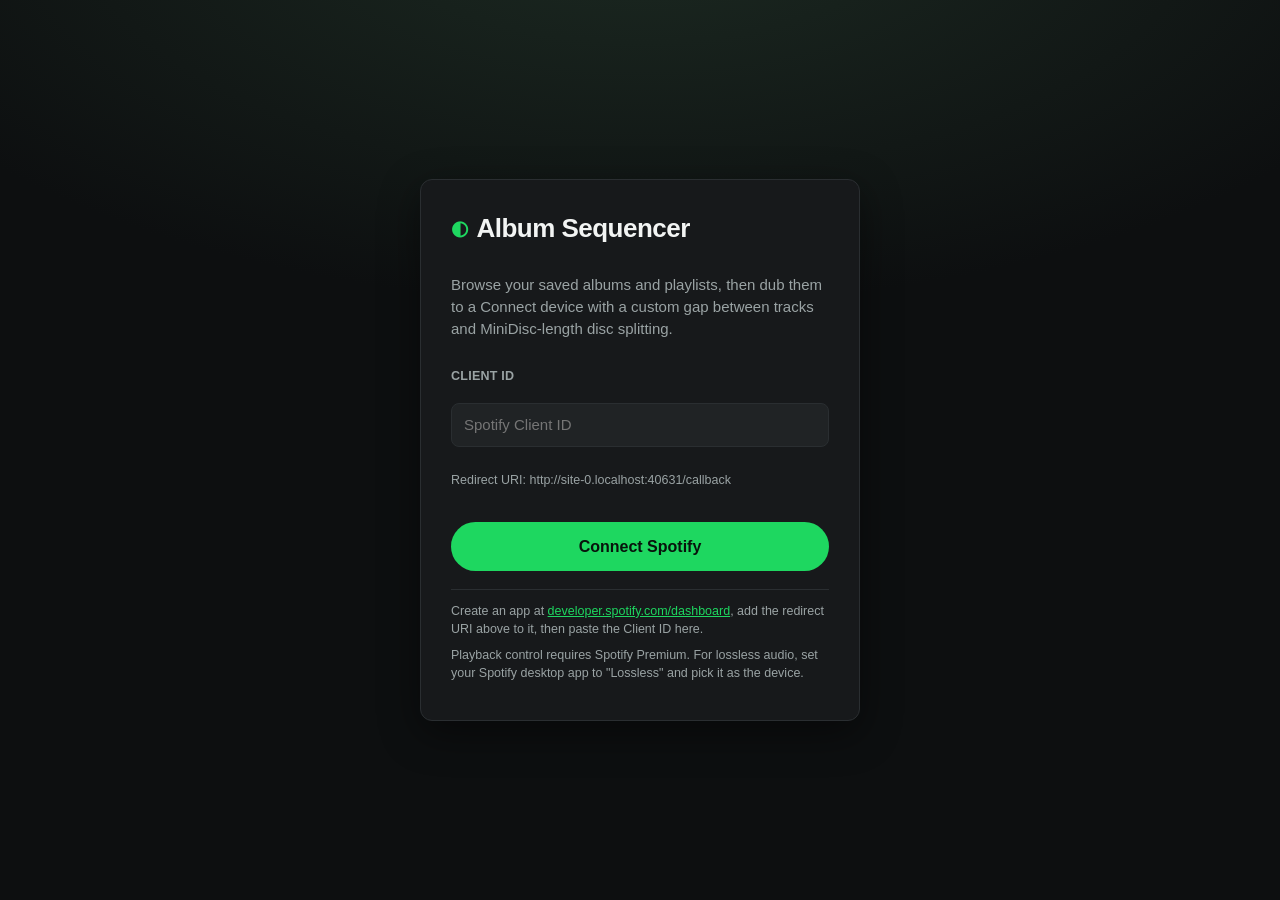
==== projects/album-sequencer/index.html @ 4b43d5a0 "Updates" ====
<!doctype html>
<html lang="en">
  <head>
    <meta charset="UTF-8" />
    <meta name="viewport" content="width=device-width, initial-scale=1.0" />
    <title>Album Sequencer · Spotify</title>
    <meta
      name="description"
      content="Browse your Spotify albums and play them with a configurable gap between tracks."
    />
    <script type="module" crossorigin src="/projects/album-sequencer/assets/index-BQniezSX.js"></script>
    <link rel="stylesheet" crossorigin href="/projects/album-sequencer/assets/index-9dKBYM7g.css">
  </head>
  <body>
    <div id="app"></div>
  </body>
</html>
---- projects/album-sequencer/assets/index-9dKBYM7g.css ----
:root{--bg:#0d0f10;--bg-elev:#17191b;--bg-elev-2:#202325;--line:#2a2e31;--text:#f2f4f3;--muted:#9aa3a4;--accent:#1ed760;--accent-press:#1bc154;--interval:#f4b740;--danger:#ff6b6b;--radius:12px;--shadow:0 12px 40px #00000073;--lightningcss-light: ;--lightningcss-dark:initial;color-scheme:dark}*{box-sizing:border-box}[hidden]{display:none!important}html,body{height:100%;margin:0}body{background:radial-gradient(120% 80% at 50% -10%, #1c2a22 0%, var(--bg) 55%) fixed;color:var(--text);-webkit-font-smoothing:antialiased;font-family:-apple-system,BlinkMacSystemFont,Segoe UI,Roboto,Helvetica,Arial,sans-serif;font-size:15px;line-height:1.45}#app{flex-direction:column;min-height:100%;display:flex}a{color:var(--accent)}.muted{color:var(--muted)}.small{font-size:12.5px}.btn{font:inherit;cursor:pointer;color:var(--text);white-space:nowrap;background:0 0;border:1px solid #0000;border-radius:999px;padding:8px 16px;transition:transform 60ms,background .15s,border-color .15s,opacity .15s}.btn:active{transform:scale(.96)}.btn:disabled{opacity:.4;cursor:not-allowed}.btn-primary{background:var(--accent);color:#08130c;font-weight:700}.btn-primary:hover:not(:disabled){background:var(--accent-press)}.btn-ghost{background:var(--bg-elev-2);border-color:var(--line)}.btn-ghost:hover:not(:disabled){background:#262a2d;border-color:#3c4145}.btn-lg{padding:12px 22px;font-size:16px}.btn-sm{padding:5px 11px;font-size:13px}.field{background:var(--bg-elev-2);border:1px solid var(--line);width:100%;color:var(--text);font:inherit;border-radius:8px;padding:10px 12px}.field:focus{border-color:var(--accent);outline:none}.field-label{letter-spacing:.02em;color:var(--muted);text-transform:uppercase;margin:0 0 6px;font-size:12.5px;font-weight:600;display:block}.brand{letter-spacing:-.02em;align-items:center;gap:9px;font-size:17px;font-weight:800;display:flex}.brand-mark{color:var(--accent);font-size:20px}.brand-lg{font-size:26px}.login-wrap{flex:1;place-items:center;padding:32px 18px;display:grid}.login-card{background:var(--bg-elev);border:1px solid var(--line);border-radius:var(--radius);width:100%;max-width:440px;box-shadow:var(--shadow);flex-direction:column;gap:12px;padding:30px;display:flex}.login-card .field+.field-label{margin-top:6px}.login-card .btn-primary{margin-top:8px}.login-error{color:#ffc9c9;background:#ff6b6b1f;border:1px solid #ff6b6b66;border-radius:8px;padding:9px 12px;font-size:13.5px}.login-help{border-top:1px solid var(--line);margin-top:6px;padding-top:12px}.login-help p{margin:0 0 8px}.topbar{z-index:5;-webkit-backdrop-filter:blur(12px);backdrop-filter:blur(12px);border-bottom:1px solid var(--line);background:#0d0f10d1;justify-content:space-between;align-items:center;padding:14px 22px;display:flex;position:sticky;top:0}.user{align-items:center;gap:12px;display:flex}.avatar{object-fit:cover;border-radius:50%;width:30px;height:30px}.user-name{color:var(--muted);font-size:14px}.content{flex:1;width:100%;max-width:1180px;margin:0 auto;padding:22px 22px 140px}.controls{background:var(--bg-elev);border:1px solid var(--line);border-radius:var(--radius);flex-wrap:wrap;align-items:flex-end;gap:20px 28px;margin-bottom:26px;padding:18px 20px;display:flex}.control-group{flex:260px;min-width:220px}.control-narrow{flex:0 200px;min-width:150px}.control-row{gap:8px;display:flex}.control-row .select{flex:1}.interval-input{max-width:130px}.notice{color:#ffe2a6;background:#f4b7401a;border:1px solid #f4b74059;border-radius:8px;flex-basis:100%;padding:9px 12px;font-size:13px}.albums-header{flex-wrap:wrap;justify-content:space-between;align-items:center;gap:16px;margin-bottom:16px;display:flex}.albums-header h2{letter-spacing:-.01em;margin:0;font-size:20px}.search{max-width:260px}.tabs{background:var(--bg-elev);border:1px solid var(--line);border-radius:999px;gap:6px;padding:4px;display:flex}.tab{color:var(--muted);font:inherit;cursor:pointer;background:0 0;border:none;border-radius:999px;padding:7px 16px;font-weight:600;transition:background .15s,color .15s}.tab:hover{color:var(--text)}.tab-active{background:var(--accent);color:#08130c}.grid{grid-template-columns:repeat(auto-fill,minmax(160px,1fr));gap:16px;display:grid}.card{text-align:left;background:var(--bg-elev);border:1px solid var(--line);border-radius:var(--radius);cursor:pointer;color:var(--text);font:inherit;flex-direction:column;gap:4px;padding:12px;transition:transform .12s,background .15s,border-color .15s,opacity .15s;display:flex;position:relative}.card-locked{opacity:.55}.card-locked:hover{opacity:1}.card-badge{z-index:1;background:#000000b8;border-radius:7px;padding:2px 7px;font-size:13px;line-height:1.4;position:absolute;top:18px;left:18px}.library-note{margin:-4px 0 16px}.card:hover{background:var(--bg-elev-2);border-color:#3a3f43;transform:translateY(-3px)}.card-cover{aspect-ratio:1;object-fit:cover;border-radius:8px;width:100%;margin-bottom:6px;box-shadow:0 8px 20px #00000059}.card-cover-empty{background:linear-gradient(135deg,#2a2e31,#15171a)}.card-title{text-overflow:ellipsis;white-space:nowrap;font-size:14px;font-weight:600;overflow:hidden}.card-sub{color:var(--muted);text-overflow:ellipsis;white-space:nowrap;font-size:12.5px;overflow:hidden}.grant{text-align:center;background:var(--bg-elev);border:1px solid var(--line);border-radius:var(--radius);flex-direction:column;grid-column:1/-1;align-items:center;gap:14px;padding:48px 16px;display:flex}.grant p{max-width:420px;margin:0}.loading{flex-direction:column;align-items:center;gap:14px;padding:60px 0;display:flex}.spinner{border:3px solid var(--line);border-top-color:var(--accent);border-radius:50%;width:34px;height:34px;animation:.8s linear infinite spin}@keyframes spin{to{transform:rotate(360deg)}}.modal-backdrop{z-index:20;-webkit-backdrop-filter:blur(4px);backdrop-filter:blur(4px);background:#0009;place-items:center;padding:24px;display:grid;position:fixed;inset:0}.modal{background:var(--bg-elev);border:1px solid var(--line);width:100%;max-width:620px;max-height:86vh;box-shadow:var(--shadow);border-radius:16px;padding:24px;position:relative;overflow:auto}.modal-close{background:var(--bg-elev-2);width:32px;height:32px;color:var(--text);cursor:pointer;border:none;border-radius:50%;font-size:14px;position:absolute;top:14px;right:14px}.modal-close:hover{background:#2c3033}.modal-head{gap:18px;margin-bottom:18px;display:flex}.modal-cover{object-fit:cover;width:132px;height:132px;box-shadow:var(--shadow);border-radius:10px;flex-shrink:0}.modal-meta{flex-direction:column;gap:4px;min-width:0;display:flex}.modal-title{letter-spacing:-.01em;margin:0;font-size:22px}.modal-actions{flex-wrap:wrap;align-items:center;gap:12px;margin-top:auto;padding-top:10px;display:flex}.tracklist{margin:14px 0 0;padding:0;list-style:none}.track{border-radius:8px;grid-template-columns:28px 1fr auto auto;align-items:center;gap:12px;padding:8px 6px;display:grid}.track:hover{background:var(--bg-elev-2)}.track-num{color:var(--muted);text-align:right;font-size:13px}.track-main{min-width:0}.track-name{text-overflow:ellipsis;white-space:nowrap;overflow:hidden}.track-artist{color:var(--muted);text-overflow:ellipsis;white-space:nowrap;font-size:12px;overflow:hidden}.disc-divider{border-bottom:1px solid var(--line);letter-spacing:.03em;text-transform:uppercase;color:var(--interval);justify-content:space-between;align-items:center;gap:10px;margin:14px 6px 6px;padding-bottom:6px;font-size:13px;font-weight:700;display:flex}.disc-divider:first-child{margin-top:4px}.disc-divider-drag{cursor:ns-resize;touch-action:none;border-radius:8px 8px 0 0;margin-left:-8px;margin-right:-8px;padding:6px 8px;transition:background .12s}.disc-divider-drag:hover{background:#f4b7401f}.disc-grip{letter-spacing:.02em;text-transform:none;color:var(--muted);margin-left:10px;margin-right:auto;font-size:11px;font-weight:600}.disc-over{color:var(--danger);font-size:12.5px;font-weight:700}body.dragging{cursor:ns-resize;-webkit-user-select:none;user-select:none}.track-dur{color:var(--muted);font-variant-numeric:tabular-nums;font-size:13px}.nowplaying{z-index:15;-webkit-backdrop-filter:blur(14px);backdrop-filter:blur(14px);border-top:1px solid var(--line);background:#141618f0;grid-template-columns:minmax(180px,1fr) 2fr auto;align-items:center;gap:18px;padding:12px 22px;display:grid;position:fixed;bottom:0;left:0;right:0}.np-track{align-items:center;gap:12px;min-width:0;display:flex}.np-cover{object-fit:cover;border-radius:7px;flex-shrink:0;width:52px;height:52px}.np-meta{min-width:0}.np-name{text-overflow:ellipsis;white-space:nowrap;font-weight:600;overflow:hidden}.np-sub{color:var(--muted);text-overflow:ellipsis;white-space:nowrap;font-size:12.5px;overflow:hidden}.np-center{flex-direction:column;gap:7px;display:flex}.np-status{color:var(--muted);font-variant-numeric:tabular-nums;justify-content:space-between;font-size:12.5px;display:flex}.np-count{color:var(--text);font-weight:600}.np-bar{background:var(--bg-elev-2);border-radius:999px;height:5px;overflow:hidden}.np-bar-fill{background:var(--accent);border-radius:999px;height:100%;transition:width .2s linear}.np-bar-interval .np-bar-fill{background:var(--interval)}.np-controls{align-items:center;gap:8px;display:flex}.np-btn{place-items:center;width:40px;height:40px;padding:0;font-size:15px;display:grid}.np-play{width:46px;height:46px;font-size:17px}.np-error{color:#ffc9c9;grid-column:1/-1;justify-content:space-between;align-items:center;gap:14px;display:flex}.np-discchange{flex-wrap:wrap;grid-column:1/-1;justify-content:space-between;align-items:center;gap:16px;display:flex}.np-disc-msg{font-size:15px}.np-disc-msg strong{color:var(--interval)}@media (width<=720px){.nowplaying{grid-template-columns:1fr;gap:10px}.np-controls{justify-content:center}.modal-head{flex-direction:column}}
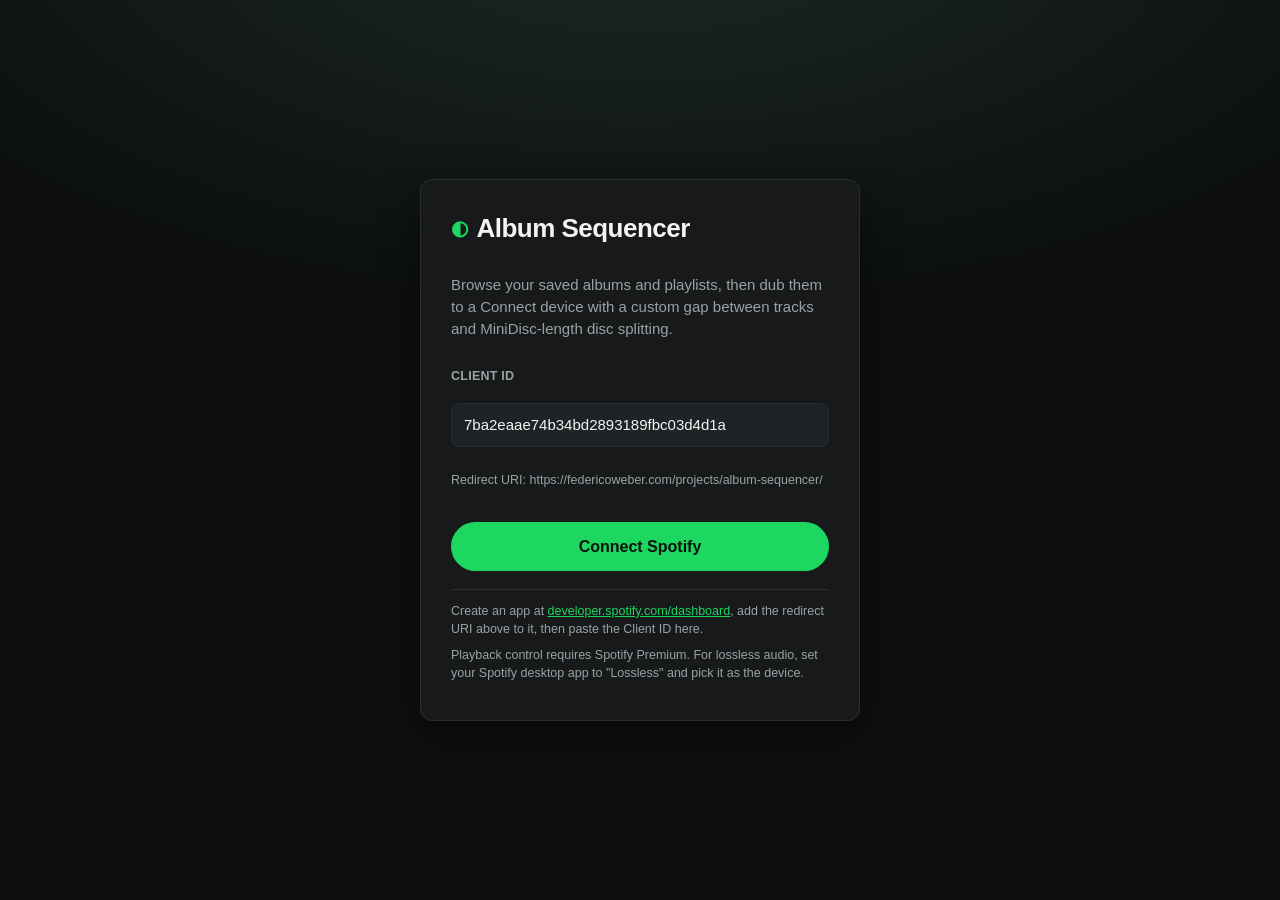
==== commit 5926b0dd: "Updates" ====
--- a/projects/album-sequencer/index.html
+++ b/projects/album-sequencer/index.html
@@ -8,7 +8,7 @@
       name="description"
       content="Browse your Spotify albums and play them with a configurable gap between tracks."
     />
-    <script type="module" crossorigin src="/projects/album-sequencer/assets/index-BQniezSX.js"></script>
+    <script type="module" crossorigin src="/projects/album-sequencer/assets/index-UdaPhTg6.js"></script>
     <link rel="stylesheet" crossorigin href="/projects/album-sequencer/assets/index-9dKBYM7g.css">
   </head>
   <body>
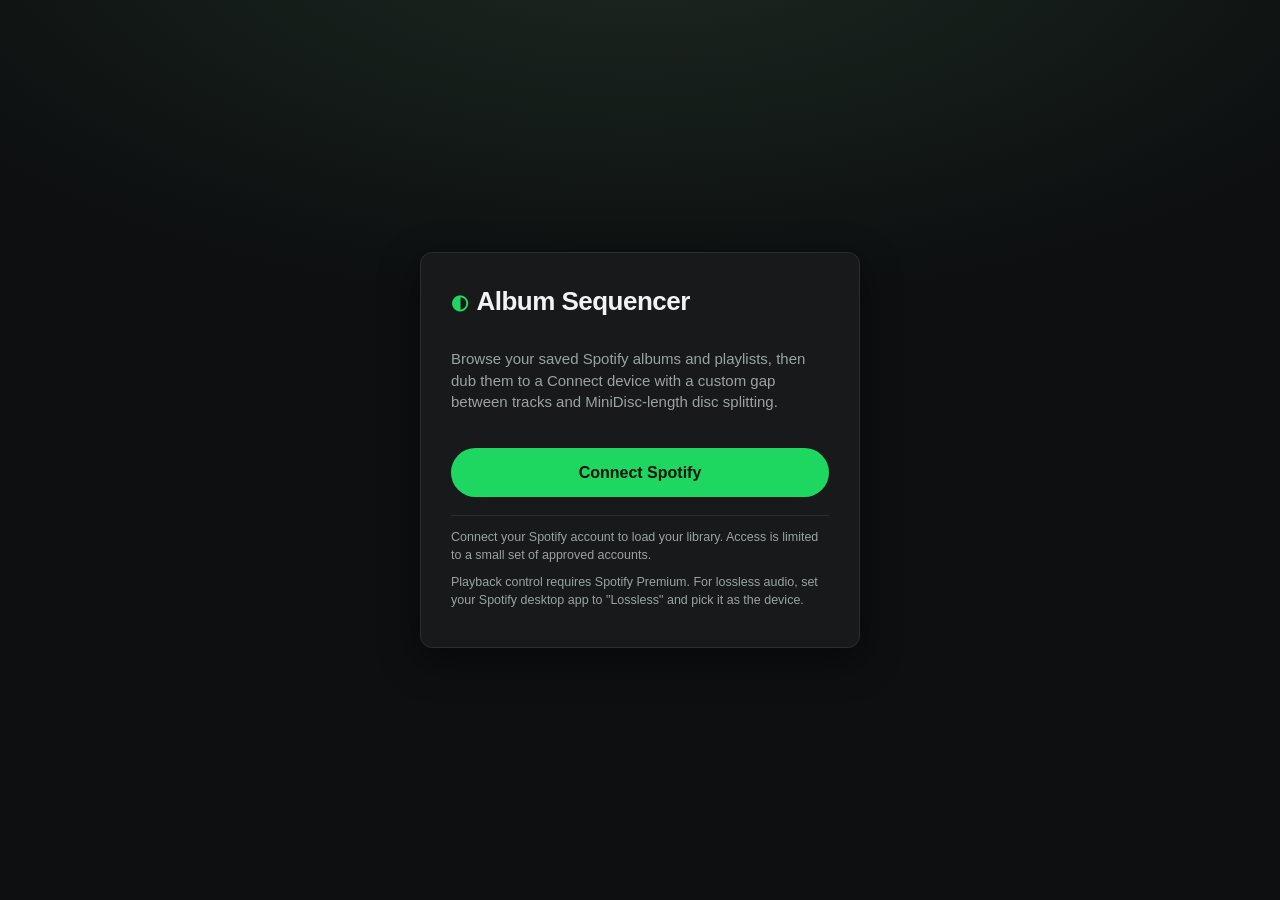
==== commit eb08dcba: "Updates" ====
--- a/projects/album-sequencer/index.html
+++ b/projects/album-sequencer/index.html
@@ -8,7 +8,7 @@
       name="description"
       content="Browse your Spotify albums and play them with a configurable gap between tracks."
     />
-    <script type="module" crossorigin src="/projects/album-sequencer/assets/index-UdaPhTg6.js"></script>
+    <script type="module" crossorigin src="/projects/album-sequencer/assets/index-BUfbM4kO.js"></script>
     <link rel="stylesheet" crossorigin href="/projects/album-sequencer/assets/index-9dKBYM7g.css">
   </head>
   <body>
